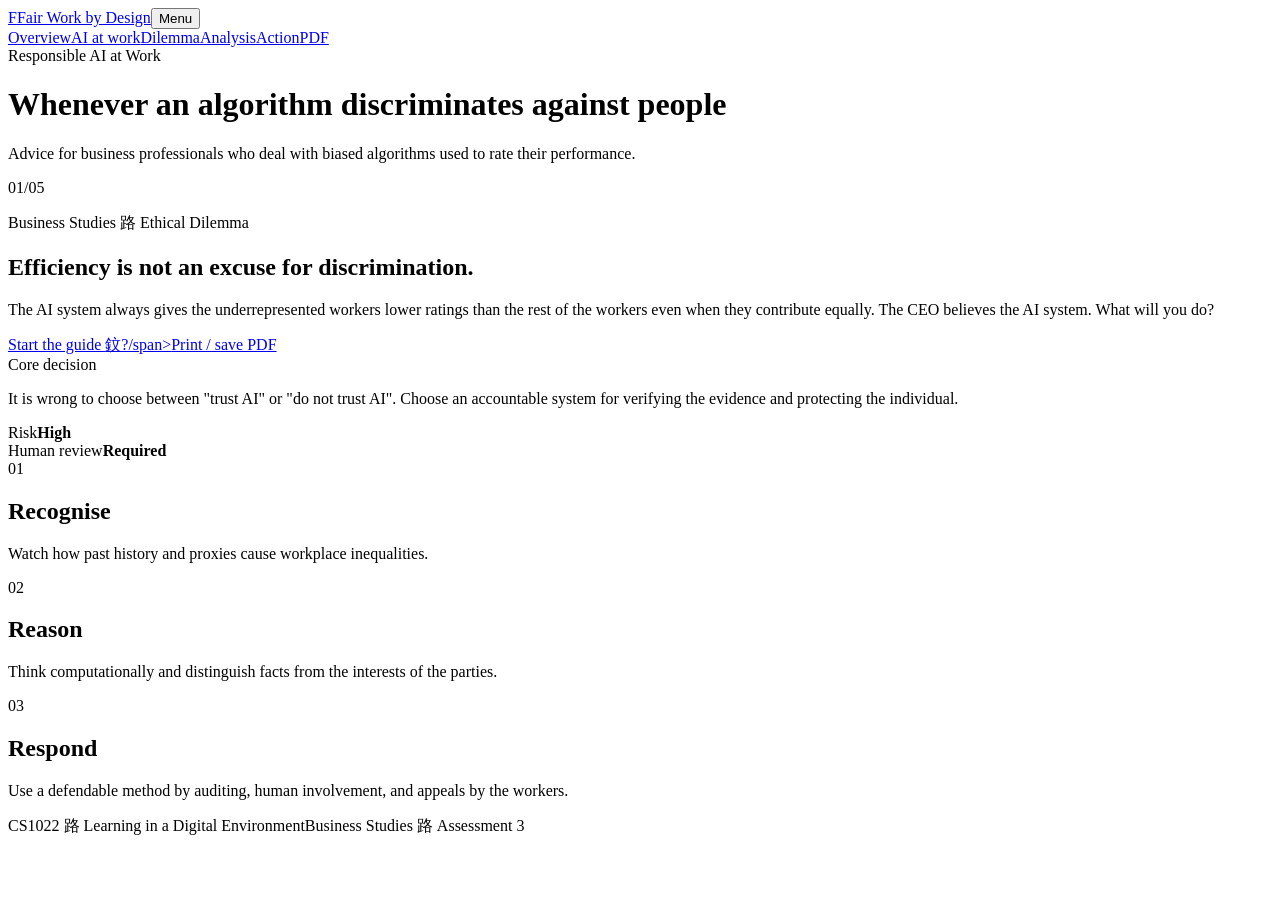
==== index.html @ 15860846 "Publish-website-file" ====
<!doctype html><html lang="en"><head><meta charset="utf-8"><meta name="viewport" content="width=device-width,initial-scale=1"><meta name="theme-color" content="#13211d"><title>Whenever an algorithm discriminates against people | Fair Work by Design</title><meta name="description" content="An ethical decision guide to AI bias in workplace performance evaluation."><link rel="stylesheet" href="/fair-work-by-design-a3/fair-work-by-design-a3/assets/style.css"></head><body>
    <header class="site-header"><div class="shell header-inner"><a class="brand" href="/fair-work-by-design-a3/"><span class="brand-mark">F</span>Fair Work by Design</a><button class="menu-button" type="button" aria-expanded="false" aria-controls="main-nav">Menu</button><nav id="main-nav" aria-label="Main navigation"><a href="/fair-work-by-design-a3/" class="active" aria-current="page">Overview</a><a href="/fair-work-by-design-a3/ai-at-work" class="" >AI at work</a><a href="/fair-work-by-design-a3/dilemma" class="" >Dilemma</a><a href="/fair-work-by-design-a3/analysis" class="" >Analysis</a><a href="/fair-work-by-design-a3/action" class="" >Action</a><a class="print-link" href="/fair-work-by-design-a3/print">PDF</a></nav></div><div class="progress" aria-hidden="true"><span style="width:20%"></span></div></header>
    <main><div class="shell"><header class="page-intro"><div><div class="eyebrow">Responsible AI at Work</div><h1>Whenever an algorithm discriminates against people</h1><p>Advice for business professionals who deal with biased algorithms used to rate their performance.</p></div><div class="page-count">01/05</div></header>
      <section class="hero-grid">
        <div>
          <p class="kicker">Business Studies 路 Ethical Dilemma</p>
          <h1>Efficiency is not an excuse for <span>discrimination.</span></h1>
          <p class="hero-copy">The AI system always gives the underrepresented workers lower ratings than the rest of the workers even when they contribute equally. The CEO believes the AI system. What will you do?</p>
          <div class="hero-actions"><a class="button primary" href="/fair-work-by-design-a3/ai-at-work">Start the guide <span aria-hidden="true">鈫?/span></a><a class="button ghost" href="/fair-work-by-design-a3/print">Print / save PDF</a></div>
        </div>
        <aside class="signal-card" aria-label="Core decision">
          <span class="signal-label">Core decision</span>
          <p>It is wrong to choose between &quot;trust AI&quot; or &quot;do not trust AI&quot;. Choose an accountable system for verifying the evidence and protecting the individual.</p>
          <div class="signal-row"><span>Risk</span><strong>High</strong></div>
          <div class="signal-row"><span>Human review</span><strong>Required</strong></div>
        </aside>
      </section>
      <section class="three-up" aria-label="Learning outcomes">
        <article><span>01</span><h2>Recognise</h2><p>Watch how past history and proxies cause workplace inequalities.</p></article>
        <article><span>02</span><h2>Reason</h2><p>Think computationally and distinguish facts from the interests of the parties.</p></article>
        <article><span>03</span><h2>Respond</h2><p>Use a defendable method by auditing, human involvement, and appeals by the workers.</p></article>
      </section></div></main>
    <footer class="site-footer"><div class="shell footer-inner"><span>CS1022 路 Learning in a Digital Environment</span><span>Business Studies 路 Assessment 3</span></div></footer>
    <script>const b=document.querySelector('.menu-button'),n=document.querySelector('nav');if(b){b.addEventListener('click',()=>{const o=n.classList.toggle('open');b.setAttribute('aria-expanded',o)})}</script>
  </body></html>
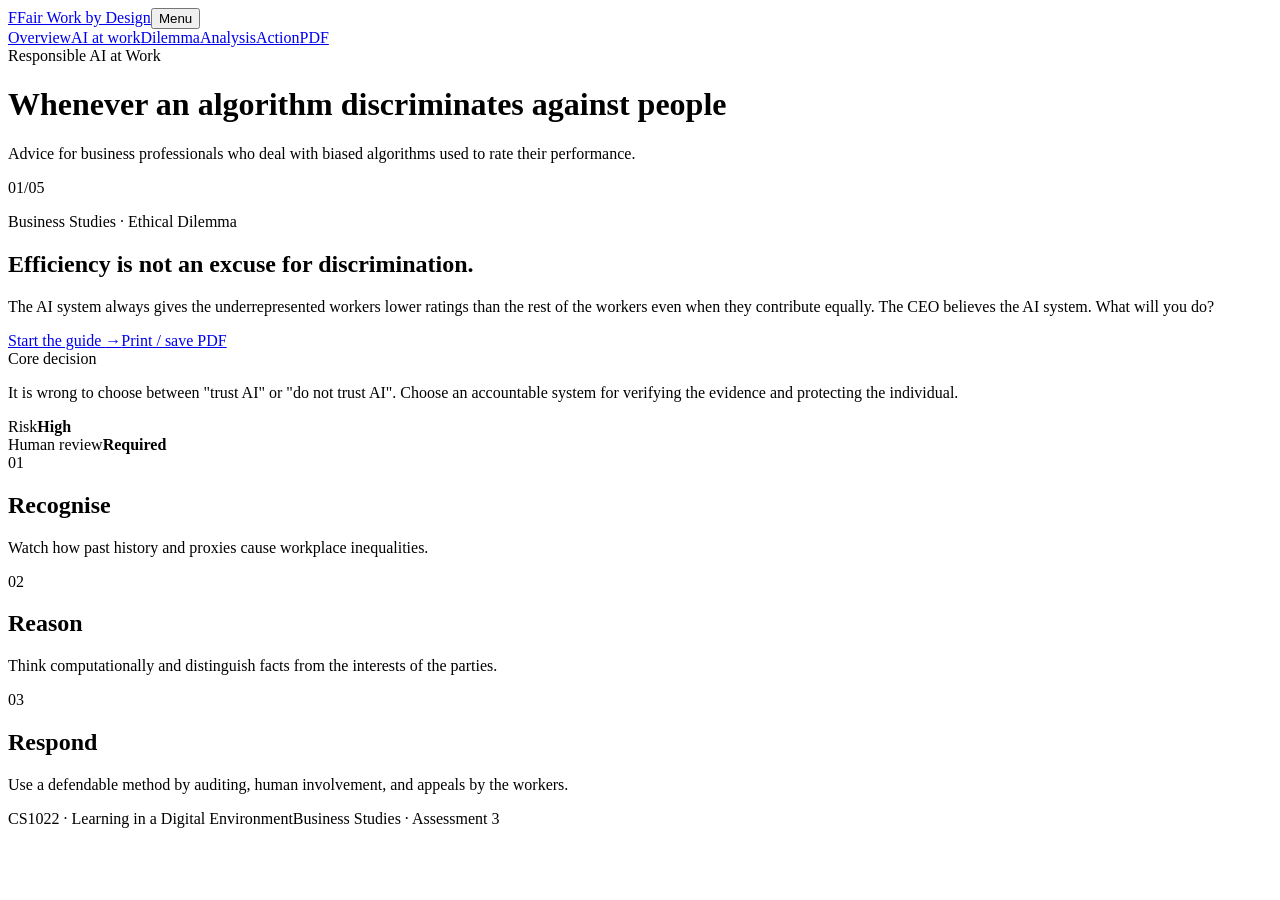
==== commit cfae6c44: "Fix-encoding-and-print-page" ====
--- a/index.html
+++ b/index.html
@@ -1,12 +1,12 @@
-<!doctype html><html lang="en"><head><meta charset="utf-8"><meta name="viewport" content="width=device-width,initial-scale=1"><meta name="theme-color" content="#13211d"><title>Whenever an algorithm discriminates against people | Fair Work by Design</title><meta name="description" content="An ethical decision guide to AI bias in workplace performance evaluation."><link rel="stylesheet" href="/fair-work-by-design-a3/fair-work-by-design-a3/assets/style.css"></head><body>
+<!doctype html><html lang="en"><head><meta charset="utf-8"><meta name="viewport" content="width=device-width,initial-scale=1"><meta name="theme-color" content="#13211d"><title>Whenever an algorithm discriminates against people | Fair Work by Design</title><meta name="description" content="An ethical decision guide to AI bias in workplace performance evaluation."><link rel="stylesheet" href="/fair-work-by-design-a3/assets/style.css"></head><body>
     <header class="site-header"><div class="shell header-inner"><a class="brand" href="/fair-work-by-design-a3/"><span class="brand-mark">F</span>Fair Work by Design</a><button class="menu-button" type="button" aria-expanded="false" aria-controls="main-nav">Menu</button><nav id="main-nav" aria-label="Main navigation"><a href="/fair-work-by-design-a3/" class="active" aria-current="page">Overview</a><a href="/fair-work-by-design-a3/ai-at-work" class="" >AI at work</a><a href="/fair-work-by-design-a3/dilemma" class="" >Dilemma</a><a href="/fair-work-by-design-a3/analysis" class="" >Analysis</a><a href="/fair-work-by-design-a3/action" class="" >Action</a><a class="print-link" href="/fair-work-by-design-a3/print">PDF</a></nav></div><div class="progress" aria-hidden="true"><span style="width:20%"></span></div></header>
     <main><div class="shell"><header class="page-intro"><div><div class="eyebrow">Responsible AI at Work</div><h1>Whenever an algorithm discriminates against people</h1><p>Advice for business professionals who deal with biased algorithms used to rate their performance.</p></div><div class="page-count">01/05</div></header>
       <section class="hero-grid">
         <div>
-          <p class="kicker">Business Studies 路 Ethical Dilemma</p>
+          <p class="kicker">Business Studies &middot; Ethical Dilemma</p>
           <h1>Efficiency is not an excuse for <span>discrimination.</span></h1>
           <p class="hero-copy">The AI system always gives the underrepresented workers lower ratings than the rest of the workers even when they contribute equally. The CEO believes the AI system. What will you do?</p>
-          <div class="hero-actions"><a class="button primary" href="/fair-work-by-design-a3/ai-at-work">Start the guide <span aria-hidden="true">鈫?/span></a><a class="button ghost" href="/fair-work-by-design-a3/print">Print / save PDF</a></div>
+          <div class="hero-actions"><a class="button primary" href="/fair-work-by-design-a3/ai-at-work">Start the guide <span aria-hidden="true">&rarr;</span></a><a class="button ghost" href="/fair-work-by-design-a3/print">Print / save PDF</a></div>
         </div>
         <aside class="signal-card" aria-label="Core decision">
           <span class="signal-label">Core decision</span>
@@ -20,6 +20,6 @@
         <article><span>02</span><h2>Reason</h2><p>Think computationally and distinguish facts from the interests of the parties.</p></article>
         <article><span>03</span><h2>Respond</h2><p>Use a defendable method by auditing, human involvement, and appeals by the workers.</p></article>
       </section></div></main>
-    <footer class="site-footer"><div class="shell footer-inner"><span>CS1022 路 Learning in a Digital Environment</span><span>Business Studies 路 Assessment 3</span></div></footer>
+    <footer class="site-footer"><div class="shell footer-inner"><span>CS1022 &middot; Learning in a Digital Environment</span><span>Business Studies &middot; Assessment 3</span></div></footer>
     <script>const b=document.querySelector('.menu-button'),n=document.querySelector('nav');if(b){b.addEventListener('click',()=>{const o=n.classList.toggle('open');b.setAttribute('aria-expanded',o)})}</script>
   </body></html>
